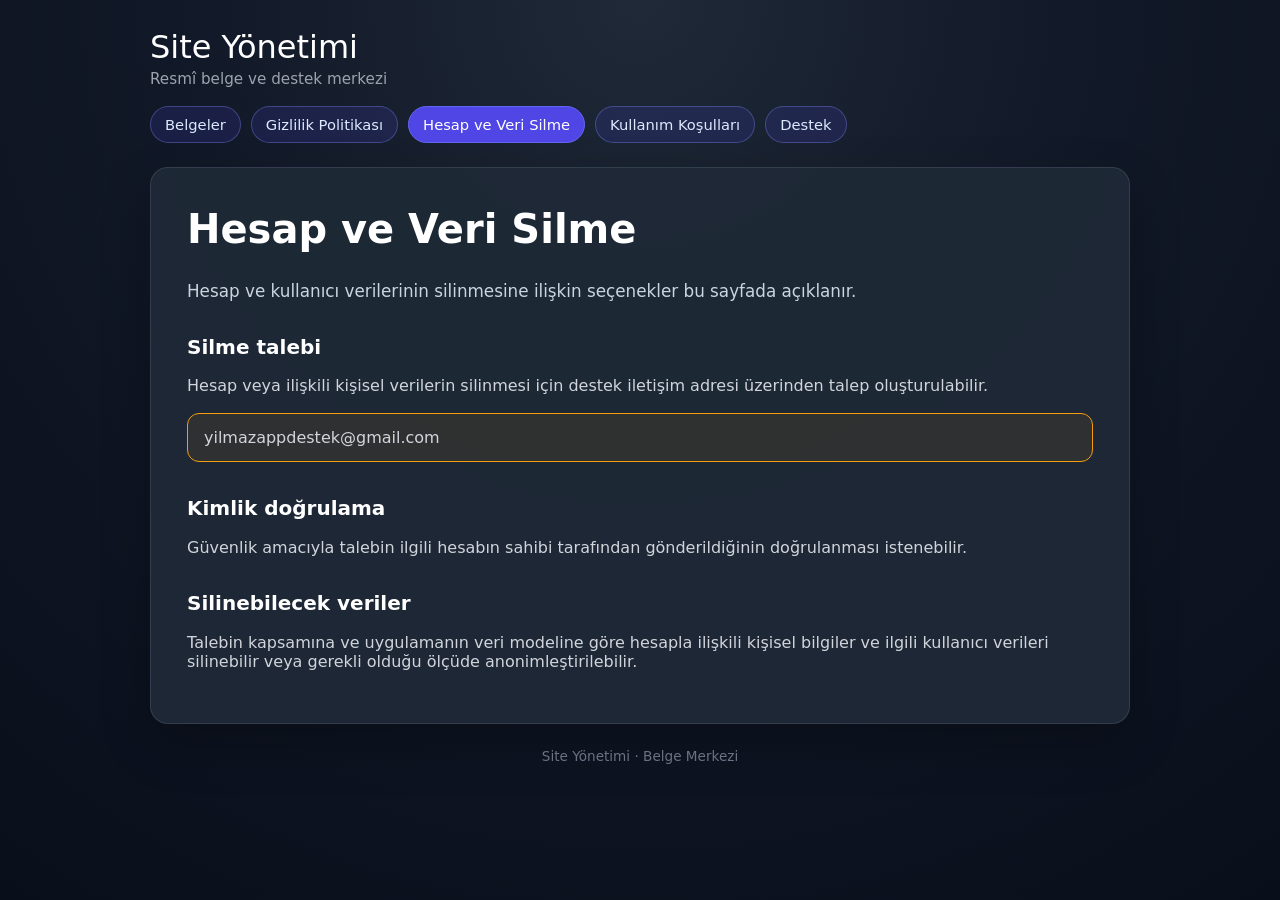
==== site-yonetimi/hesap-ve-veri-silme/index.html @ 1768c2a9 "Site Yonetimi yasal belge merkezini ekle" ====
<!doctype html>
<html lang="tr">
<head>
  <meta charset="utf-8">
  <meta name="viewport" content="width=device-width, initial-scale=1">
  <title>Site Yönetimi - Hesap ve Veri Silme</title>
  <link rel="stylesheet" href="../../ortak/style.css">
</head>
<body>
  <div class="site-shell">
    <header class="site-header">
      <div class="brand">
        <div>
          <p class="brand-title">Site Yönetimi</p>
          <p class="brand-subtitle">
            Resmî belge ve destek merkezi
          </p>
        </div>
      </div>

<nav class="nav" aria-label="Belge menüsü">
  <a href="../../site-yonetimi/">Belgeler</a>
  <a href="../../site-yonetimi/gizlilik-politikasi/">Gizlilik Politikası</a>
  <a href="../../site-yonetimi/hesap-ve-veri-silme/" aria-current="page">Hesap ve Veri Silme</a>
  <a href="../../site-yonetimi/kullanim-kosullari/">Kullanım Koşulları</a>
  <a href="../../site-yonetimi/destek/">Destek</a>
</nav>
    </header>

    <main class="card">
      <h1>Hesap ve Veri Silme</h1>
      <p class="page-intro">
        Hesap ve kullanıcı verilerinin silinmesine ilişkin
        seçenekler bu sayfada açıklanır.
      </p>

      <h2>Silme talebi</h2>
      <p>
        Hesap veya ilişkili kişisel verilerin silinmesi için
        destek iletişim adresi üzerinden talep oluşturulabilir.
      </p>

      <p class="notice">yilmazappdestek@gmail.com</p>

      <h2>Kimlik doğrulama</h2>
      <p>
        Güvenlik amacıyla talebin ilgili hesabın sahibi tarafından
        gönderildiğinin doğrulanması istenebilir.
      </p>

      <h2>Silinebilecek veriler</h2>
      <p>
        Talebin kapsamına ve uygulamanın veri modeline göre hesapla
        ilişkili kişisel bilgiler ve ilgili kullanıcı verileri
        silinebilir veya gerekli olduğu ölçüde anonimleştirilebilir.
      </p>

    </main>

    <footer class="footer">
      Site Yönetimi · Belge Merkezi
    </footer>
  </div>
</body>
</html>
---- ortak/style.css ----
:root {
  color-scheme: dark;
  font-family:
    Inter,
    system-ui,
    -apple-system,
    BlinkMacSystemFont,
    "Segoe UI",
    sans-serif;
}

* {
  box-sizing: border-box;
}

html {
  scroll-behavior: smooth;
}

body {
  margin: 0;
  background:
    radial-gradient(
      circle at top,
      #1f2937 0,
      #111827 42%,
      #090f1a 100%
    );
  color: #e5e7eb;
  min-height: 100vh;
}

.site-shell {
  width: min(100% - 32px, 980px);
  margin: 0 auto;
  padding: 28px 0 64px;
}

.site-header {
  margin-bottom: 24px;
}

.brand {
  display: flex;
  align-items: center;
  justify-content: space-between;
  gap: 16px;
  margin-bottom: 18px;
}

.brand-title {
  margin: 0;
  font-size: clamp(1.35rem, 3vw, 2rem);
  color: #ffffff;
}

.brand-subtitle {
  margin: 4px 0 0;
  color: #9ca3af;
  font-size: 0.95rem;
}

.nav {
  display: flex;
  flex-wrap: wrap;
  gap: 10px;
}

.nav a {
  text-decoration: none;
  color: #dbeafe;
  background: rgba(79, 70, 229, 0.16);
  border: 1px solid rgba(129, 140, 248, 0.35);
  border-radius: 999px;
  padding: 9px 14px;
  font-size: 0.92rem;
  transition:
    transform 0.15s ease,
    background 0.15s ease,
    border-color 0.15s ease;
}

.nav a:hover,
.nav a:focus-visible {
  background: rgba(79, 70, 229, 0.28);
  border-color: #818cf8;
  transform: translateY(-1px);
  outline: none;
}

.nav a[aria-current="page"] {
  background: #4f46e5;
  border-color: #6366f1;
  color: #ffffff;
}

.card {
  background: rgba(31, 41, 55, 0.96);
  border: 1px solid rgba(148, 163, 184, 0.18);
  border-radius: 18px;
  padding: clamp(22px, 4vw, 36px);
  box-shadow:
    0 20px 50px rgba(0, 0, 0, 0.24);
}

h1,
h2,
h3 {
  color: #ffffff;
  line-height: 1.25;
}

h1 {
  margin-top: 0;
  font-size: clamp(1.8rem, 4vw, 2.5rem);
}

h2 {
  margin-top: 34px;
  font-size: 1.25rem;
}

p,
li {
  color: #d1d5db;
}

a {
  color: #93c5fd;
}

.page-intro {
  color: #cbd5e1;
  font-size: 1.05rem;
}

.meta {
  color: #9ca3af;
  font-size: 0.92rem;
}

.notice {
  margin: 18px 0;
  padding: 14px 16px;
  border: 1px solid #f59e0b;
  border-radius: 12px;
  background: rgba(245, 158, 11, 0.08);
}

.link-grid {
  display: grid;
  grid-template-columns:
    repeat(auto-fit, minmax(210px, 1fr));
  gap: 14px;
  margin-top: 26px;
}

.link-card {
  display: block;
  text-decoration: none;
  padding: 18px;
  border-radius: 14px;
  background: rgba(17, 24, 39, 0.72);
  border: 1px solid rgba(148, 163, 184, 0.16);
}

.link-card strong {
  display: block;
  color: #ffffff;
  margin-bottom: 6px;
}

.link-card span {
  color: #9ca3af;
  font-size: 0.92rem;
}

.footer {
  margin-top: 24px;
  text-align: center;
  color: #6b7280;
  font-size: 0.85rem;
}

@media (max-width: 640px) {
  .site-shell {
    width: min(100% - 20px, 980px);
    padding-top: 16px;
  }

  .brand {
    align-items: flex-start;
    flex-direction: column;
  }

  .nav {
    gap: 8px;
  }

  .nav a {
    flex: 1 1 calc(50% - 8px);
    text-align: center;
  }
}
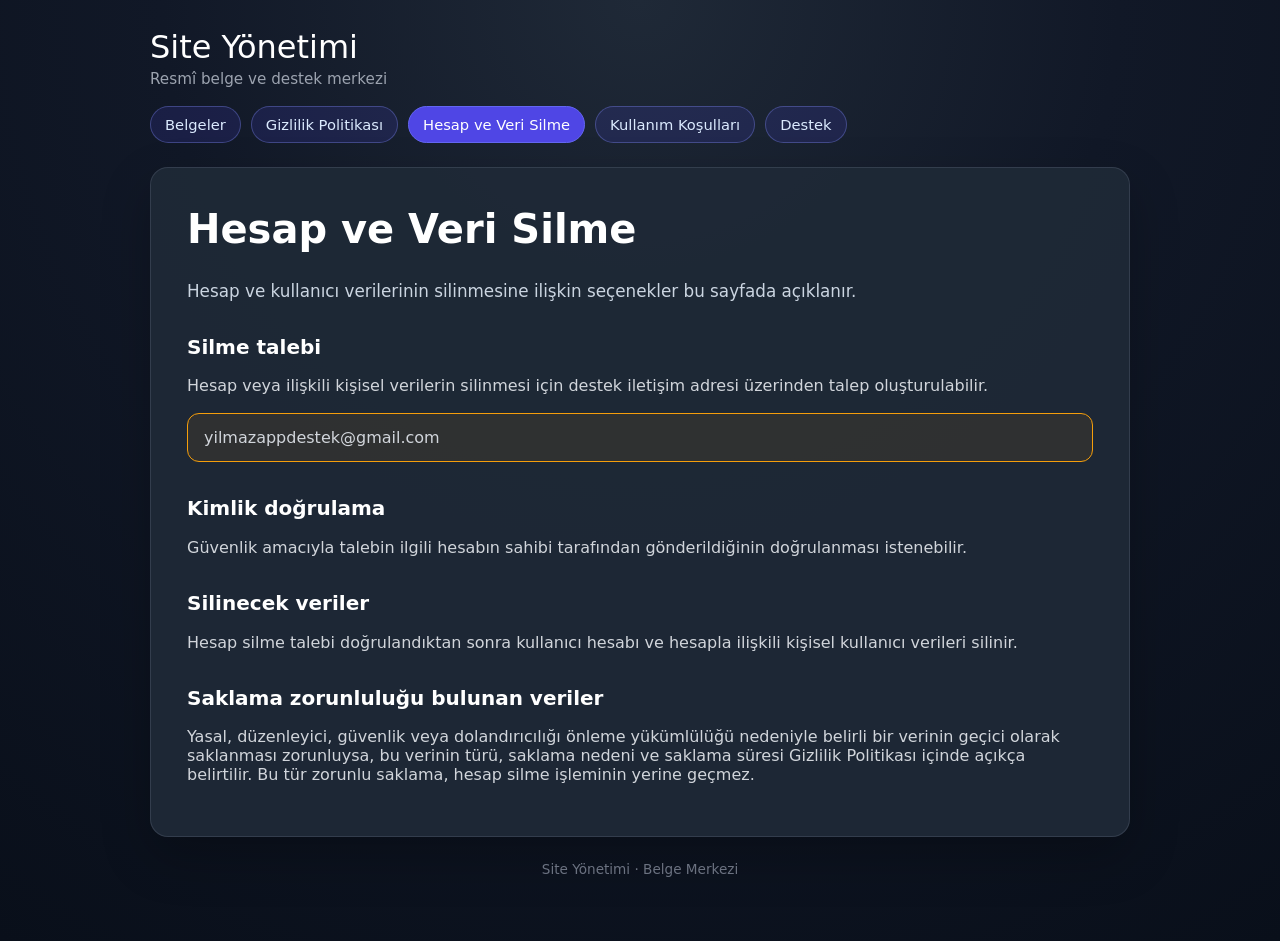
==== commit 1efee116: "docs: hesap ve veri silme politikasini kesinlestir" ====
--- a/site-yonetimi/hesap-ve-veri-silme/index.html
+++ b/site-yonetimi/hesap-ve-veri-silme/index.html
@@ -48,11 +48,19 @@
         gönderildiğinin doğrulanması istenebilir.
       </p>
 
-      <h2>Silinebilecek veriler</h2>
+      <h2>Silinecek veriler</h2>
       <p>
-        Talebin kapsamına ve uygulamanın veri modeline göre hesapla
-        ilişkili kişisel bilgiler ve ilgili kullanıcı verileri
-        silinebilir veya gerekli olduğu ölçüde anonimleştirilebilir.
+        Hesap silme talebi doğrulandıktan sonra kullanıcı hesabı ve
+        hesapla ilişkili kişisel kullanıcı verileri silinir.
+      </p>
+
+      <h2>Saklama zorunluluğu bulunan veriler</h2>
+      <p>
+        Yasal, düzenleyici, güvenlik veya dolandırıcılığı önleme
+        yükümlülüğü nedeniyle belirli bir verinin geçici olarak
+        saklanması zorunluysa, bu verinin türü, saklama nedeni ve
+        saklama süresi Gizlilik Politikası içinde açıkça belirtilir.
+        Bu tür zorunlu saklama, hesap silme işleminin yerine geçmez.
       </p>
 
     </main>
